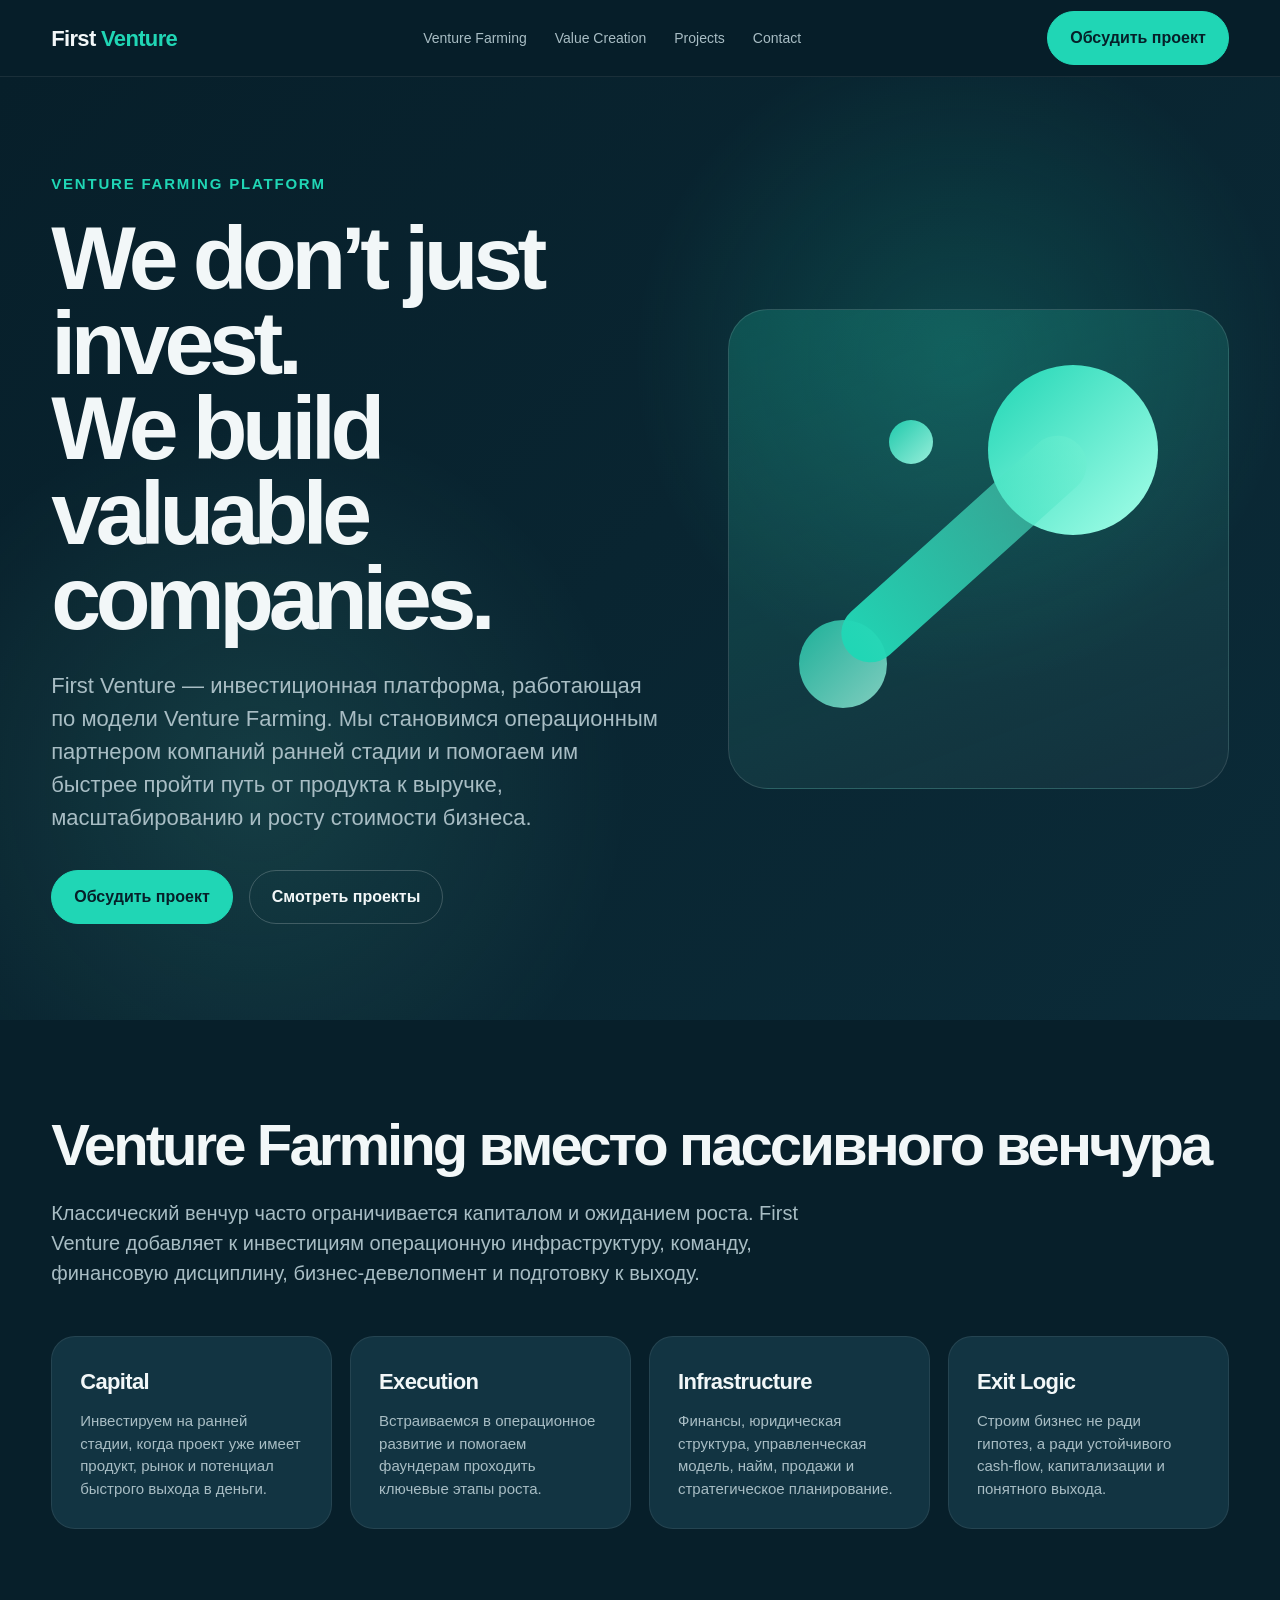
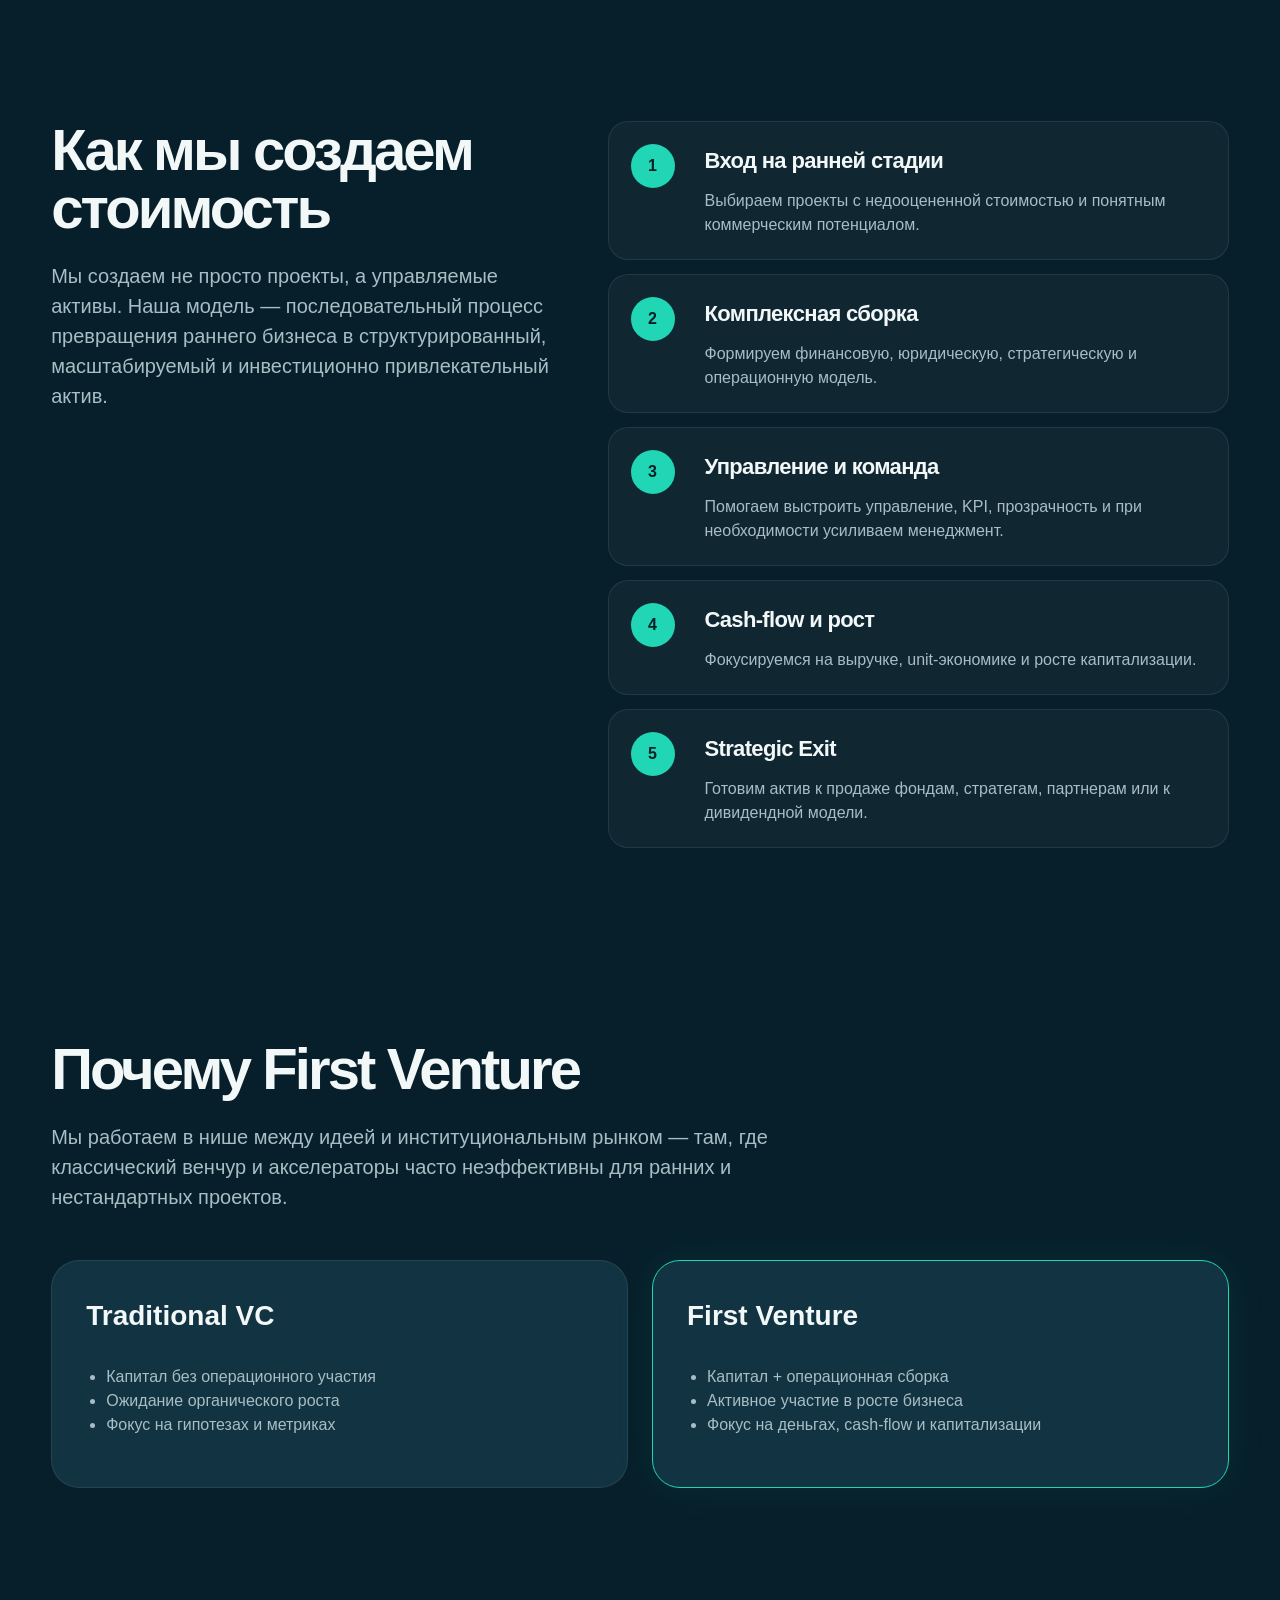
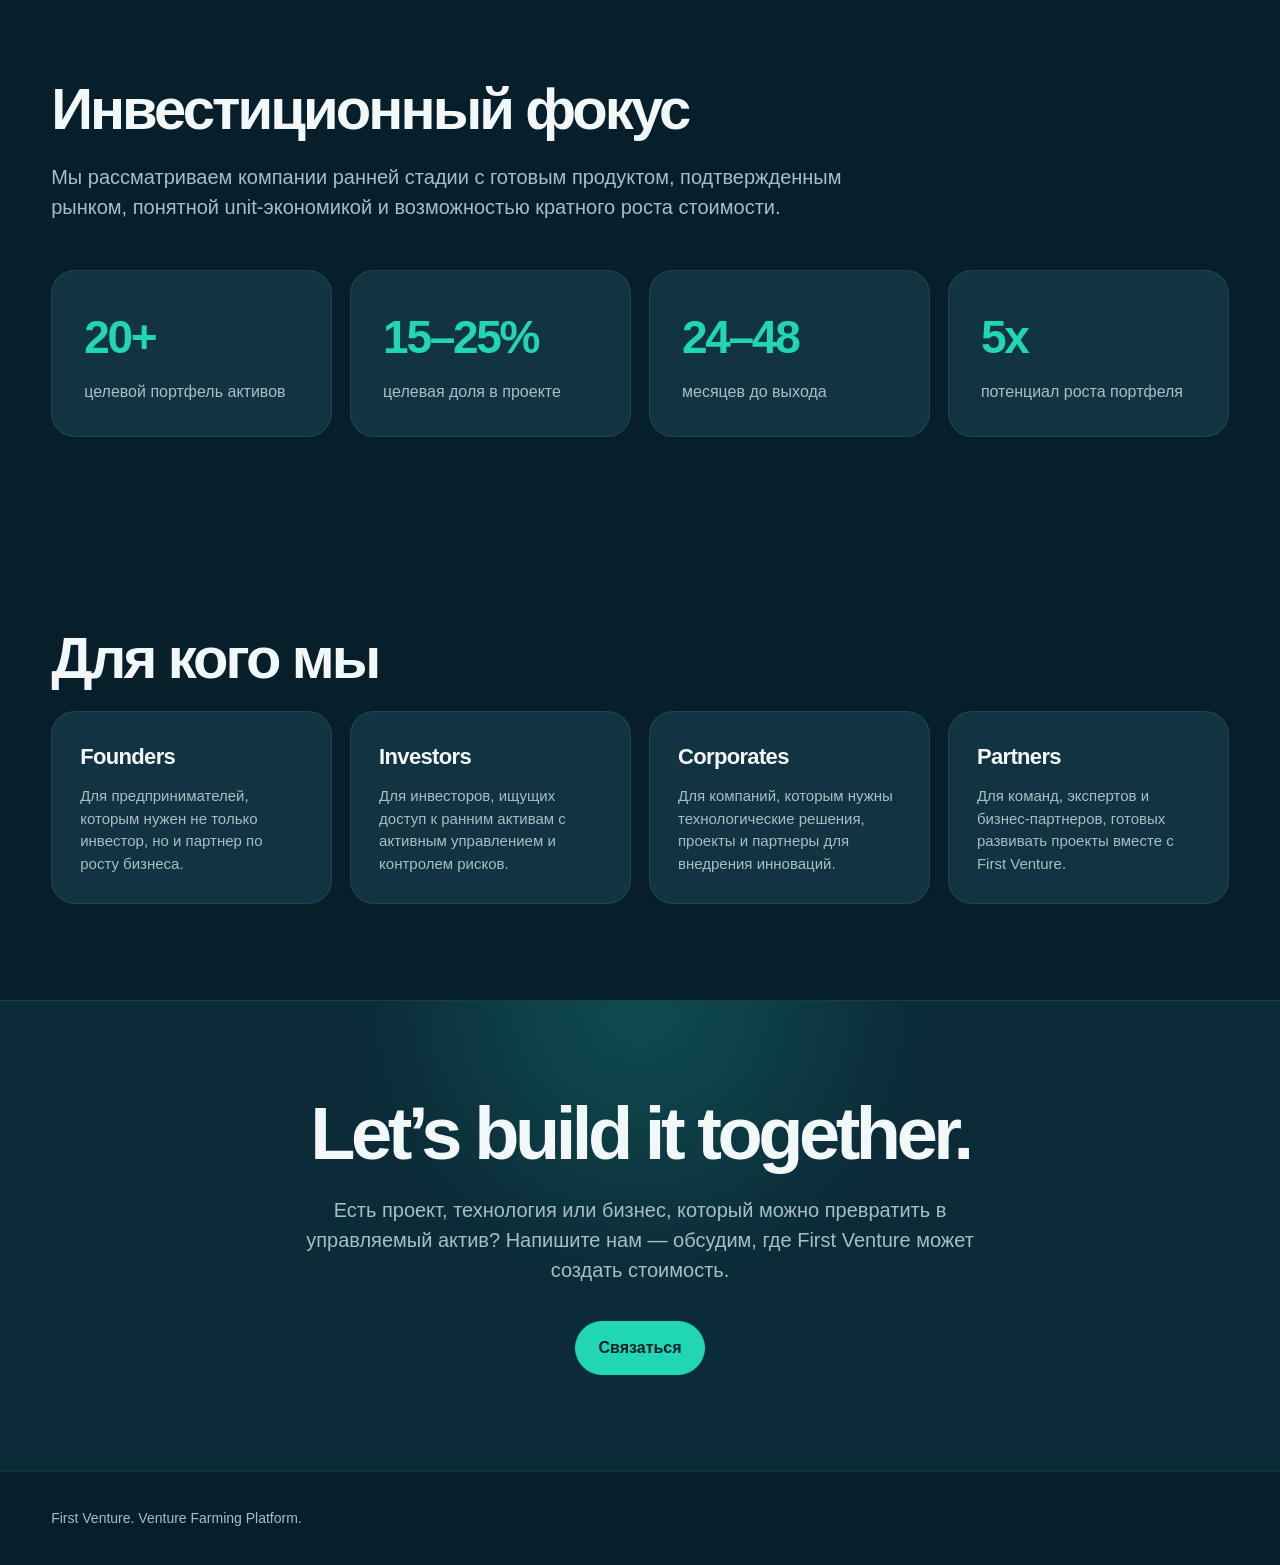
==== index.html @ 0007a48a "11_09.07.2026" ====
<!DOCTYPE html><html lang="ru"><head><meta charset="UTF-8"/><meta name="viewport" content="width=device-width, initial-scale=1.0"/><title>First Venture — Venture Farming</title><link rel="stylesheet" href="assets/css/styles.css"/></head><body>
<header><div class="container nav"><a class="logo" href="index.html">First <span>Venture</span></a><nav class="menu"><a href="#model">Venture Farming</a><a href="#value">Value Creation</a><a href="projects.html">Projects</a><a href="#contact">Contact</a></nav><a href="#contact" class="btn">Обсудить проект</a></div></header>
<main>
<section class="hero"><div class="container hero-grid"><div><div class="eyebrow">Venture Farming Platform</div><h1>We don’t just invest.<br>We build valuable companies.</h1><p>First Venture — инвестиционная платформа, работающая по модели Venture Farming. Мы становимся операционным партнером компаний ранней стадии и помогаем им быстрее пройти путь от продукта к выручке, масштабированию и росту стоимости бизнеса.</p><div class="hero-actions"><a href="#contact" class="btn">Обсудить проект</a><a href="projects.html" class="btn secondary">Смотреть проекты</a></div></div><div class="visual"><div class="orb one"></div><div class="orb two"></div><div class="orb three"></div><div class="bar"></div></div></div></section>
<section id="model"><div class="container"><h2 class="section-title">Venture Farming вместо пассивного венчура</h2><p class="section-lead">Классический венчур часто ограничивается капиталом и ожиданием роста. First Venture добавляет к инвестициям операционную инфраструктуру, команду, финансовую дисциплину, бизнес-девелопмент и подготовку к выходу.</p><div class="cards"><div class="card"><h3>Capital</h3><p>Инвестируем на ранней стадии, когда проект уже имеет продукт, рынок и потенциал быстрого выхода в деньги.</p></div><div class="card"><h3>Execution</h3><p>Встраиваемся в операционное развитие и помогаем фаундерам проходить ключевые этапы роста.</p></div><div class="card"><h3>Infrastructure</h3><p>Финансы, юридическая структура, управленческая модель, найм, продажи и стратегическое планирование.</p></div><div class="card"><h3>Exit Logic</h3><p>Строим бизнес не ради гипотез, а ради устойчивого cash-flow, капитализации и понятного выхода.</p></div></div></div></section>
<section id="value"><div class="container split"><div><h2 class="section-title">Как мы создаем стоимость</h2><p class="section-lead">Мы создаем не просто проекты, а управляемые активы. Наша модель — последовательный процесс превращения раннего бизнеса в структурированный, масштабируемый и инвестиционно привлекательный актив.</p></div><div class="steps"><div class="step"><div class="num">1</div><div><h3>Вход на ранней стадии</h3><p>Выбираем проекты с недооцененной стоимостью и понятным коммерческим потенциалом.</p></div></div><div class="step"><div class="num">2</div><div><h3>Комплексная сборка</h3><p>Формируем финансовую, юридическую, стратегическую и операционную модель.</p></div></div><div class="step"><div class="num">3</div><div><h3>Управление и команда</h3><p>Помогаем выстроить управление, KPI, прозрачность и при необходимости усиливаем менеджмент.</p></div></div><div class="step"><div class="num">4</div><div><h3>Cash-flow и рост</h3><p>Фокусируемся на выручке, unit-экономике и росте капитализации.</p></div></div><div class="step"><div class="num">5</div><div><h3>Strategic Exit</h3><p>Готовим актив к продаже фондам, стратегам, партнерам или к дивидендной модели.</p></div></div></div></div></section>
<section><div class="container"><h2 class="section-title">Почему First Venture</h2><p class="section-lead">Мы работаем в нише между идеей и институциональным рынком — там, где классический венчур и акселераторы часто неэффективны для ранних и нестандартных проектов.</p><div class="compare"><div class="compare-box"><h3>Traditional VC</h3><ul><li>Капитал без операционного участия</li><li>Ожидание органического роста</li><li>Фокус на гипотезах и метриках</li></ul></div><div class="compare-box highlight"><h3>First Venture</h3><ul><li>Капитал + операционная сборка</li><li>Активное участие в росте бизнеса</li><li>Фокус на деньгах, cash-flow и капитализации</li></ul></div></div></div></section>
<section><div class="container"><h2 class="section-title">Инвестиционный фокус</h2><p class="section-lead">Мы рассматриваем компании ранней стадии с готовым продуктом, подтвержденным рынком, понятной unit-экономикой и возможностью кратного роста стоимости.</p><div class="stats"><div class="stat"><strong>20+</strong><span>целевой портфель активов</span></div><div class="stat"><strong>15–25%</strong><span>целевая доля в проекте</span></div><div class="stat"><strong>24–48</strong><span>месяцев до выхода</span></div><div class="stat"><strong>5x</strong><span>потенциал роста портфеля</span></div></div></div></section>
<section><div class="container"><h2 class="section-title">Для кого мы</h2><div class="cards"><div class="card"><h3>Founders</h3><p>Для предпринимателей, которым нужен не только инвестор, но и партнер по росту бизнеса.</p></div><div class="card"><h3>Investors</h3><p>Для инвесторов, ищущих доступ к ранним активам с активным управлением и контролем рисков.</p></div><div class="card"><h3>Corporates</h3><p>Для компаний, которым нужны технологические решения, проекты и партнеры для внедрения инноваций.</p></div><div class="card"><h3>Partners</h3><p>Для команд, экспертов и бизнес-партнеров, готовых развивать проекты вместе с First Venture.</p></div></div></div></section>
<section id="contact" class="cta"><div class="container"><h2>Let’s build it together.</h2><p>Есть проект, технология или бизнес, который можно превратить в управляемый актив? Напишите нам — обсудим, где First Venture может создать стоимость.</p><a href="mailto:alex@impactive-capital.com" class="btn">Связаться</a></div></section>
</main><footer><div class="container">First Venture. Venture Farming Platform.</div></footer></body></html>
---- assets/css/styles.css ----
:root{--bg:#071f2a;--bg2:#0b2b38;--card:#123442;--text:#f2f7f8;--muted:#a8bdc4;--accent:#20d6b5}
*{box-sizing:border-box}html{scroll-behavior:smooth}body{margin:0;font-family:Inter,Arial,sans-serif;background:var(--bg);color:var(--text);line-height:1.5}
a{color:inherit;text-decoration:none}.container{width:min(1180px,92%);margin:0 auto}
header{position:sticky;top:0;z-index:10;background:rgba(7,31,42,.9);backdrop-filter:blur(12px);border-bottom:1px solid rgba(255,255,255,.08)}
.nav{height:76px;display:flex;align-items:center;justify-content:space-between}.logo{font-size:22px;font-weight:700;letter-spacing:-.03em}.logo span{color:var(--accent)}
.menu{display:flex;gap:28px;font-size:14px;color:var(--muted)}.menu a:hover{color:var(--text)}
.btn{display:inline-flex;align-items:center;justify-content:center;padding:14px 22px;border-radius:999px;font-weight:600;border:1px solid var(--accent);background:var(--accent);color:#062029;cursor:pointer;transition:.2s ease}
.btn:hover{transform:translateY(-2px);box-shadow:0 10px 30px rgba(32,214,181,.25)}.btn.secondary{background:transparent;color:var(--text);border-color:rgba(255,255,255,.2)}.btn.small{padding:11px 18px;font-size:14px}
section{padding:96px 0}.hero{min-height:760px;display:flex;align-items:center;background:radial-gradient(circle at 75% 30%,rgba(32,214,181,.18),transparent 28%),radial-gradient(circle at 20% 75%,rgba(111,240,209,.12),transparent 30%),linear-gradient(135deg,#071f2a 0%,#0b2b38 100%);overflow:hidden}
.hero-grid{display:grid;grid-template-columns:1.1fr .9fr;gap:64px;align-items:center}.eyebrow{color:var(--accent);font-size:15px;font-weight:700;text-transform:uppercase;letter-spacing:.12em;margin-bottom:20px}
h1{font-size:clamp(48px,7vw,92px);line-height:.95;margin:0 0 28px;letter-spacing:-.06em}.hero p{font-size:22px;color:var(--muted);max-width:680px;margin:0 0 36px}.hero-actions{display:flex;gap:16px;flex-wrap:wrap}
.visual{position:relative;height:480px;border-radius:40px;background:linear-gradient(160deg,rgba(32,214,181,.22),rgba(255,255,255,.04));border:1px solid rgba(255,255,255,.12);overflow:hidden}.orb{position:absolute;border-radius:999px;background:linear-gradient(135deg,var(--accent),#a7ffe9)}.orb.one{width:170px;height:170px;top:55px;right:70px}.orb.two{width:88px;height:88px;left:70px;bottom:80px;opacity:.75}.orb.three{width:44px;height:44px;left:160px;top:110px;opacity:.9}.bar{position:absolute;height:58px;width:310px;border-radius:999px;background:linear-gradient(90deg,var(--accent),rgba(111,240,209,.45));transform:rotate(-42deg);left:80px;top:210px}
.section-title{font-size:clamp(34px,5vw,58px);line-height:1;letter-spacing:-.05em;margin:0 0 24px}.section-lead{font-size:20px;color:var(--muted);max-width:820px;margin-bottom:48px}
.cards,.stats,.project-grid{display:grid;gap:18px}.cards{grid-template-columns:repeat(4,1fr)}.card,.catalog-card,.compare-box,.stat,.detail-box,.info-card{background:var(--card);border:1px solid rgba(255,255,255,.08);border-radius:24px}.card{padding:28px;min-height:190px}.card h3,.step h3{margin:0 0 12px;font-size:22px;letter-spacing:-.03em}.card p,.catalog-card p{color:var(--muted);margin:0;font-size:15px}
.split{display:grid;grid-template-columns:.9fr 1.1fr;gap:48px;align-items:start}.steps{display:grid;gap:14px}.step{display:grid;grid-template-columns:56px 1fr;gap:18px;align-items:start;padding:22px;background:rgba(255,255,255,.04);border:1px solid rgba(255,255,255,.08);border-radius:20px}.num{width:44px;height:44px;border-radius:50%;background:var(--accent);color:#062029;display:flex;align-items:center;justify-content:center;font-weight:800}.step p{margin:0;color:var(--muted)}
.compare{display:grid;grid-template-columns:1fr 1fr;gap:24px}.compare-box{padding:34px;border-radius:28px}.compare-box h3{margin-top:0;font-size:28px}.compare-box ul{padding-left:20px;color:var(--muted)}.compare-box.highlight{border-color:var(--accent);box-shadow:0 0 40px rgba(32,214,181,.08)}
.stats{grid-template-columns:repeat(4,1fr)}.stat{padding:32px}.stat strong{display:block;font-size:46px;color:var(--accent);letter-spacing:-.05em;margin-bottom:8px}.stat span{color:var(--muted)}
.page-hero{padding:86px 0 48px;background:radial-gradient(circle at 82% 22%,rgba(32,214,181,.16),transparent 27%),linear-gradient(135deg,#071f2a 0%,#061b25 100%)}.projects-page{background:#061b25;min-height:calc(100vh - 76px)}
.filters{display:flex;gap:12px;flex-wrap:wrap;margin-bottom:28px}.filter,.search{border:1px solid rgba(255,255,255,.14);background:rgba(255,255,255,.04);color:var(--text);border-radius:999px;padding:13px 18px;font-size:14px}.search{min-width:280px}
.project-grid{grid-template-columns:repeat(3,1fr)}.catalog-card{padding:28px;border-radius:26px}.catalog-logo,.project-logo-big{background:#e33434;color:white;font-weight:800;display:flex;align-items:center;justify-content:center}.catalog-logo{width:74px;height:74px;border-radius:18px;margin-bottom:22px;font-size:22px}.catalog-card h3{font-size:26px;margin:0 0 12px}.catalog-card p{margin:0 0 20px}.tags{display:flex;gap:8px;flex-wrap:wrap;margin-bottom:22px}.tags span{font-size:12px;color:var(--accent);border:1px solid rgba(32,214,181,.3);padding:6px 10px;border-radius:999px}
.project-hero{padding:86px 0 64px;background:linear-gradient(135deg,#071f2a,#0b2b38)}.project-hero-grid{display:grid;grid-template-columns:1fr .75fr;gap:56px;align-items:center}.project-logo-big{width:116px;height:116px;border-radius:28px;font-size:40px;margin-bottom:26px}.info-card{padding:30px;background:rgba(255,255,255,.05)}.info-card h3{margin:0 0 16px;font-size:26px}.info-card p,.info-card li{color:var(--muted)}.detail-grid{display:grid;grid-template-columns:repeat(2,1fr);gap:20px}.detail-box{padding:26px;border-radius:24px;background:rgba(255,255,255,.04)}.detail-box h4{margin:0 0 8px;color:var(--accent)}.detail-box p,.detail-box li{color:var(--muted)}.back-link{color:var(--accent);display:inline-block;margin-bottom:24px}
.cta{text-align:center;background:radial-gradient(circle at 50% 0%,rgba(32,214,181,.20),transparent 36%),var(--bg2);border-top:1px solid rgba(255,255,255,.08)}.cta h2{font-size:clamp(42px,6vw,74px);line-height:1;margin:0 0 24px;letter-spacing:-.06em}.cta p{max-width:680px;margin:0 auto 36px;color:var(--muted);font-size:20px}
footer{padding:36px 0;border-top:1px solid rgba(255,255,255,.08);color:var(--muted);font-size:14px}
@media(max-width:900px){.menu{display:none}.hero-grid,.split,.compare,.detail-grid,.project-hero-grid{grid-template-columns:1fr}.cards,.stats,.project-grid{grid-template-columns:1fr}.visual{height:340px}section{padding:72px 0}}
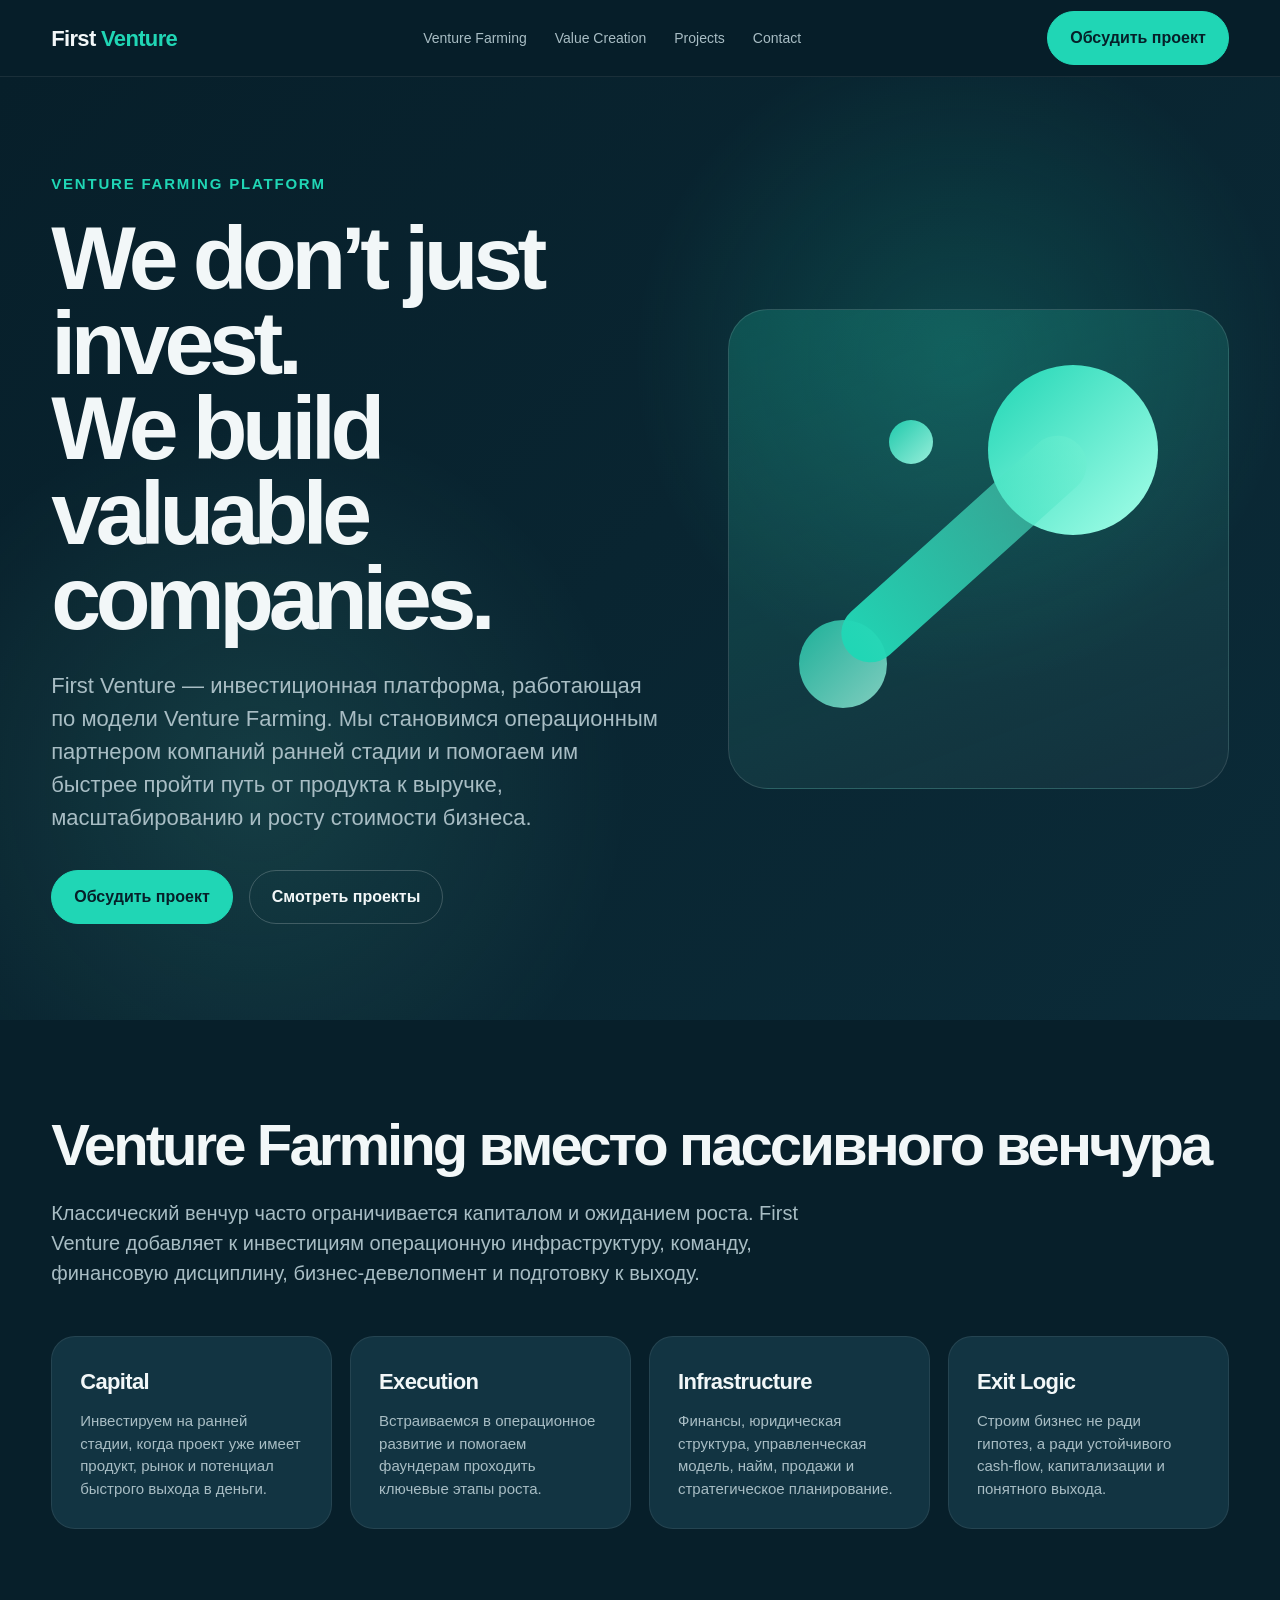
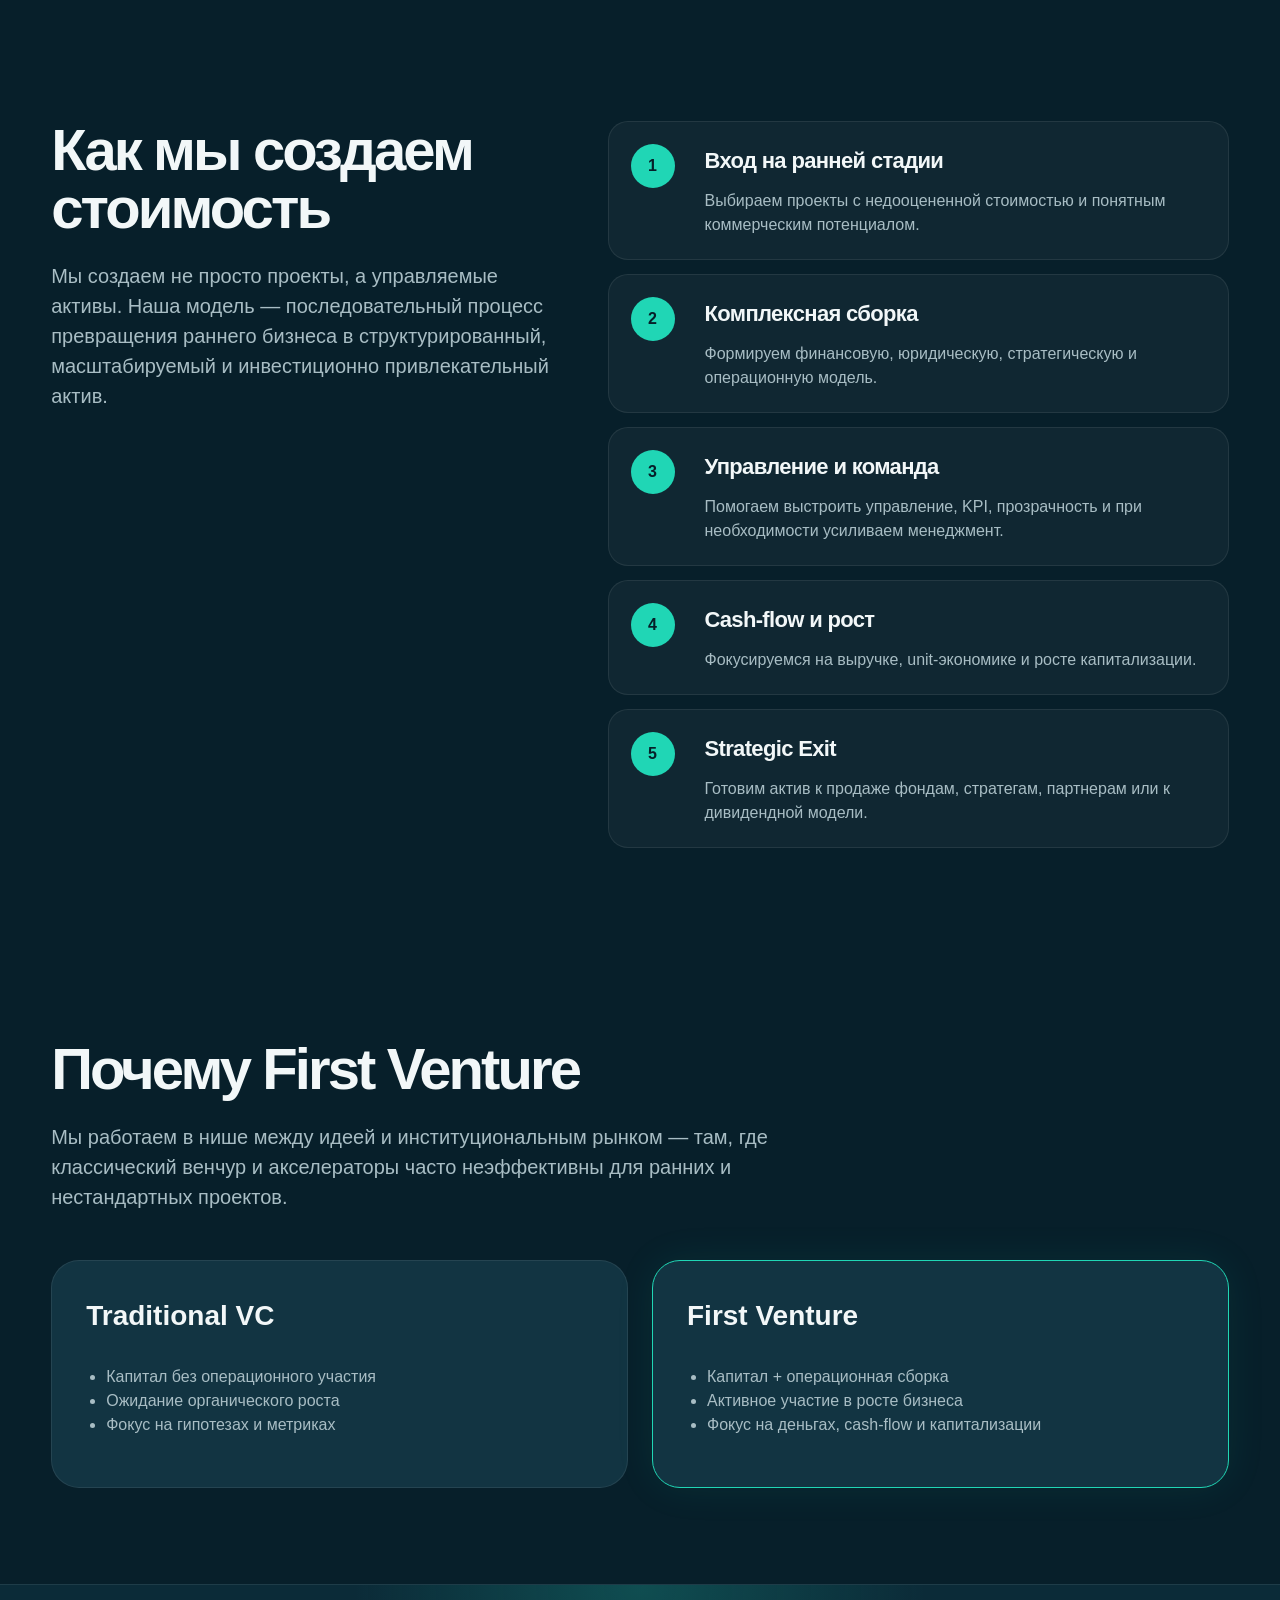
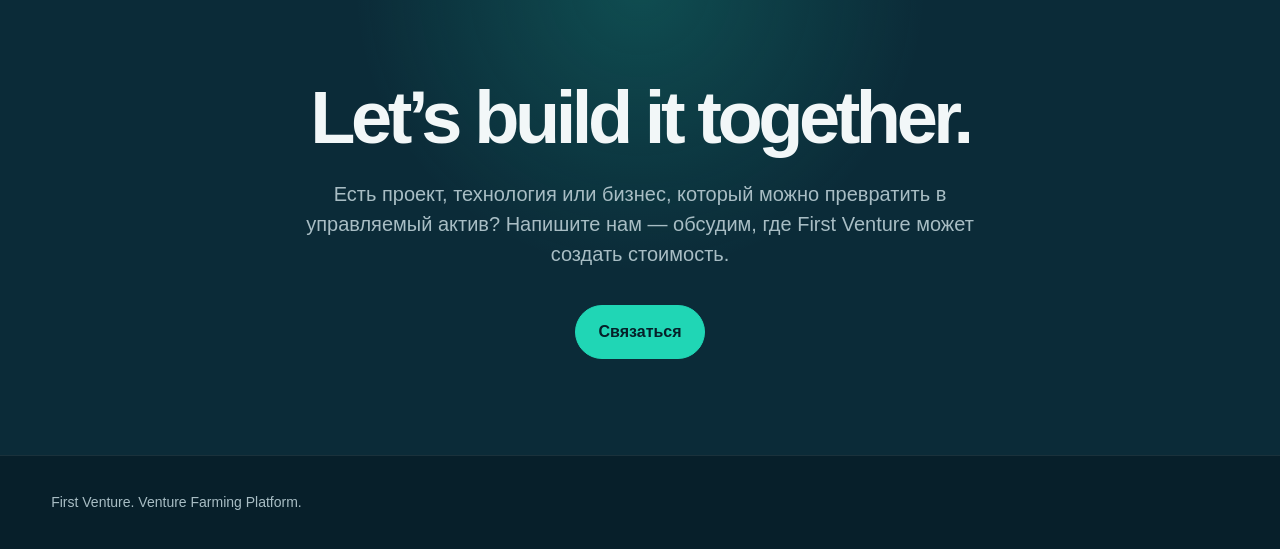
==== commit 38b7bc3f: "Add files via upload" ====
--- a/index.html
+++ b/index.html
@@ -1,11 +1 @@
-<!DOCTYPE html><html lang="ru"><head><meta charset="UTF-8"/><meta name="viewport" content="width=device-width, initial-scale=1.0"/><title>First Venture — Venture Farming</title><link rel="stylesheet" href="assets/css/styles.css"/></head><body>
-<header><div class="container nav"><a class="logo" href="index.html">First <span>Venture</span></a><nav class="menu"><a href="#model">Venture Farming</a><a href="#value">Value Creation</a><a href="projects.html">Projects</a><a href="#contact">Contact</a></nav><a href="#contact" class="btn">Обсудить проект</a></div></header>
-<main>
-<section class="hero"><div class="container hero-grid"><div><div class="eyebrow">Venture Farming Platform</div><h1>We don’t just invest.<br>We build valuable companies.</h1><p>First Venture — инвестиционная платформа, работающая по модели Venture Farming. Мы становимся операционным партнером компаний ранней стадии и помогаем им быстрее пройти путь от продукта к выручке, масштабированию и росту стоимости бизнеса.</p><div class="hero-actions"><a href="#contact" class="btn">Обсудить проект</a><a href="projects.html" class="btn secondary">Смотреть проекты</a></div></div><div class="visual"><div class="orb one"></div><div class="orb two"></div><div class="orb three"></div><div class="bar"></div></div></div></section>
-<section id="model"><div class="container"><h2 class="section-title">Venture Farming вместо пассивного венчура</h2><p class="section-lead">Классический венчур часто ограничивается капиталом и ожиданием роста. First Venture добавляет к инвестициям операционную инфраструктуру, команду, финансовую дисциплину, бизнес-девелопмент и подготовку к выходу.</p><div class="cards"><div class="card"><h3>Capital</h3><p>Инвестируем на ранней стадии, когда проект уже имеет продукт, рынок и потенциал быстрого выхода в деньги.</p></div><div class="card"><h3>Execution</h3><p>Встраиваемся в операционное развитие и помогаем фаундерам проходить ключевые этапы роста.</p></div><div class="card"><h3>Infrastructure</h3><p>Финансы, юридическая структура, управленческая модель, найм, продажи и стратегическое планирование.</p></div><div class="card"><h3>Exit Logic</h3><p>Строим бизнес не ради гипотез, а ради устойчивого cash-flow, капитализации и понятного выхода.</p></div></div></div></section>
-<section id="value"><div class="container split"><div><h2 class="section-title">Как мы создаем стоимость</h2><p class="section-lead">Мы создаем не просто проекты, а управляемые активы. Наша модель — последовательный процесс превращения раннего бизнеса в структурированный, масштабируемый и инвестиционно привлекательный актив.</p></div><div class="steps"><div class="step"><div class="num">1</div><div><h3>Вход на ранней стадии</h3><p>Выбираем проекты с недооцененной стоимостью и понятным коммерческим потенциалом.</p></div></div><div class="step"><div class="num">2</div><div><h3>Комплексная сборка</h3><p>Формируем финансовую, юридическую, стратегическую и операционную модель.</p></div></div><div class="step"><div class="num">3</div><div><h3>Управление и команда</h3><p>Помогаем выстроить управление, KPI, прозрачность и при необходимости усиливаем менеджмент.</p></div></div><div class="step"><div class="num">4</div><div><h3>Cash-flow и рост</h3><p>Фокусируемся на выручке, unit-экономике и росте капитализации.</p></div></div><div class="step"><div class="num">5</div><div><h3>Strategic Exit</h3><p>Готовим актив к продаже фондам, стратегам, партнерам или к дивидендной модели.</p></div></div></div></div></section>
-<section><div class="container"><h2 class="section-title">Почему First Venture</h2><p class="section-lead">Мы работаем в нише между идеей и институциональным рынком — там, где классический венчур и акселераторы часто неэффективны для ранних и нестандартных проектов.</p><div class="compare"><div class="compare-box"><h3>Traditional VC</h3><ul><li>Капитал без операционного участия</li><li>Ожидание органического роста</li><li>Фокус на гипотезах и метриках</li></ul></div><div class="compare-box highlight"><h3>First Venture</h3><ul><li>Капитал + операционная сборка</li><li>Активное участие в росте бизнеса</li><li>Фокус на деньгах, cash-flow и капитализации</li></ul></div></div></div></section>
-<section><div class="container"><h2 class="section-title">Инвестиционный фокус</h2><p class="section-lead">Мы рассматриваем компании ранней стадии с готовым продуктом, подтвержденным рынком, понятной unit-экономикой и возможностью кратного роста стоимости.</p><div class="stats"><div class="stat"><strong>20+</strong><span>целевой портфель активов</span></div><div class="stat"><strong>15–25%</strong><span>целевая доля в проекте</span></div><div class="stat"><strong>24–48</strong><span>месяцев до выхода</span></div><div class="stat"><strong>5x</strong><span>потенциал роста портфеля</span></div></div></div></section>
-<section><div class="container"><h2 class="section-title">Для кого мы</h2><div class="cards"><div class="card"><h3>Founders</h3><p>Для предпринимателей, которым нужен не только инвестор, но и партнер по росту бизнеса.</p></div><div class="card"><h3>Investors</h3><p>Для инвесторов, ищущих доступ к ранним активам с активным управлением и контролем рисков.</p></div><div class="card"><h3>Corporates</h3><p>Для компаний, которым нужны технологические решения, проекты и партнеры для внедрения инноваций.</p></div><div class="card"><h3>Partners</h3><p>Для команд, экспертов и бизнес-партнеров, готовых развивать проекты вместе с First Venture.</p></div></div></div></section>
-<section id="contact" class="cta"><div class="container"><h2>Let’s build it together.</h2><p>Есть проект, технология или бизнес, который можно превратить в управляемый актив? Напишите нам — обсудим, где First Venture может создать стоимость.</p><a href="mailto:alex@impactive-capital.com" class="btn">Связаться</a></div></section>
-</main><footer><div class="container">First Venture. Venture Farming Platform.</div></footer></body></html>+<!DOCTYPE html><html lang="ru"><head><meta charset="UTF-8"/><meta name="viewport" content="width=device-width, initial-scale=1.0"/><title>First Venture — Venture Farming</title><link rel="stylesheet" href="assets/css/styles.css"/></head><body><header><div class="container nav"><a class="logo" href="index.html">First <span>Venture</span></a><nav class="menu"><a href="#model">Venture Farming</a><a href="#value">Value Creation</a><a href="projects.html">Projects</a><a href="#contact">Contact</a></nav><a href="#contact" class="btn">Обсудить проект</a></div></header><main><section class="hero"><div class="container hero-grid"><div><div class="eyebrow">Venture Farming Platform</div><h1>We don’t just invest.<br>We build valuable companies.</h1><p>First Venture — инвестиционная платформа, работающая по модели Venture Farming. Мы становимся операционным партнером компаний ранней стадии и помогаем им быстрее пройти путь от продукта к выручке, масштабированию и росту стоимости бизнеса.</p><div class="hero-actions"><a href="#contact" class="btn">Обсудить проект</a><a href="projects.html" class="btn secondary">Смотреть проекты</a></div></div><div class="visual"><div class="orb one"></div><div class="orb two"></div><div class="orb three"></div><div class="bar"></div></div></div></section><section id="model"><div class="container"><h2 class="section-title">Venture Farming вместо пассивного венчура</h2><p class="section-lead">Классический венчур часто ограничивается капиталом и ожиданием роста. First Venture добавляет к инвестициям операционную инфраструктуру, команду, финансовую дисциплину, бизнес-девелопмент и подготовку к выходу.</p><div class="cards"><div class="card"><h3>Capital</h3><p>Инвестируем на ранней стадии, когда проект уже имеет продукт, рынок и потенциал быстрого выхода в деньги.</p></div><div class="card"><h3>Execution</h3><p>Встраиваемся в операционное развитие и помогаем фаундерам проходить ключевые этапы роста.</p></div><div class="card"><h3>Infrastructure</h3><p>Финансы, юридическая структура, управленческая модель, найм, продажи и стратегическое планирование.</p></div><div class="card"><h3>Exit Logic</h3><p>Строим бизнес не ради гипотез, а ради устойчивого cash-flow, капитализации и понятного выхода.</p></div></div></div></section><section id="value"><div class="container split"><div><h2 class="section-title">Как мы создаем стоимость</h2><p class="section-lead">Мы создаем не просто проекты, а управляемые активы. Наша модель — последовательный процесс превращения раннего бизнеса в структурированный, масштабируемый и инвестиционно привлекательный актив.</p></div><div class="steps"><div class="step"><div class="num">1</div><div><h3>Вход на ранней стадии</h3><p>Выбираем проекты с недооцененной стоимостью и понятным коммерческим потенциалом.</p></div></div><div class="step"><div class="num">2</div><div><h3>Комплексная сборка</h3><p>Формируем финансовую, юридическую, стратегическую и операционную модель.</p></div></div><div class="step"><div class="num">3</div><div><h3>Управление и команда</h3><p>Помогаем выстроить управление, KPI, прозрачность и при необходимости усиливаем менеджмент.</p></div></div><div class="step"><div class="num">4</div><div><h3>Cash-flow и рост</h3><p>Фокусируемся на выручке, unit-экономике и росте капитализации.</p></div></div><div class="step"><div class="num">5</div><div><h3>Strategic Exit</h3><p>Готовим актив к продаже фондам, стратегам, партнерам или к дивидендной модели.</p></div></div></div></div></section><section><div class="container"><h2 class="section-title">Почему First Venture</h2><p class="section-lead">Мы работаем в нише между идеей и институциональным рынком — там, где классический венчур и акселераторы часто неэффективны для ранних и нестандартных проектов.</p><div class="compare"><div class="compare-box"><h3>Traditional VC</h3><ul><li>Капитал без операционного участия</li><li>Ожидание органического роста</li><li>Фокус на гипотезах и метриках</li></ul></div><div class="compare-box highlight"><h3>First Venture</h3><ul><li>Капитал + операционная сборка</li><li>Активное участие в росте бизнеса</li><li>Фокус на деньгах, cash-flow и капитализации</li></ul></div></div></div></section><section id="contact" class="cta"><div class="container"><h2>Let’s build it together.</h2><p>Есть проект, технология или бизнес, который можно превратить в управляемый актив? Напишите нам — обсудим, где First Venture может создать стоимость.</p><a href="mailto:alex@impactive-capital.com" class="btn">Связаться</a></div></section></main><footer><div class="container">First Venture. Venture Farming Platform.</div></footer></body></html>
--- a/assets/css/styles.css
+++ b/assets/css/styles.css
@@ -1,24 +1,13 @@
+
 :root{--bg:#071f2a;--bg2:#0b2b38;--card:#123442;--text:#f2f7f8;--muted:#a8bdc4;--accent:#20d6b5}
 *{box-sizing:border-box}html{scroll-behavior:smooth}body{margin:0;font-family:Inter,Arial,sans-serif;background:var(--bg);color:var(--text);line-height:1.5}
-a{color:inherit;text-decoration:none}.container{width:min(1180px,92%);margin:0 auto}
-header{position:sticky;top:0;z-index:10;background:rgba(7,31,42,.9);backdrop-filter:blur(12px);border-bottom:1px solid rgba(255,255,255,.08)}
-.nav{height:76px;display:flex;align-items:center;justify-content:space-between}.logo{font-size:22px;font-weight:700;letter-spacing:-.03em}.logo span{color:var(--accent)}
-.menu{display:flex;gap:28px;font-size:14px;color:var(--muted)}.menu a:hover{color:var(--text)}
-.btn{display:inline-flex;align-items:center;justify-content:center;padding:14px 22px;border-radius:999px;font-weight:600;border:1px solid var(--accent);background:var(--accent);color:#062029;cursor:pointer;transition:.2s ease}
-.btn:hover{transform:translateY(-2px);box-shadow:0 10px 30px rgba(32,214,181,.25)}.btn.secondary{background:transparent;color:var(--text);border-color:rgba(255,255,255,.2)}.btn.small{padding:11px 18px;font-size:14px}
-section{padding:96px 0}.hero{min-height:760px;display:flex;align-items:center;background:radial-gradient(circle at 75% 30%,rgba(32,214,181,.18),transparent 28%),radial-gradient(circle at 20% 75%,rgba(111,240,209,.12),transparent 30%),linear-gradient(135deg,#071f2a 0%,#0b2b38 100%);overflow:hidden}
-.hero-grid{display:grid;grid-template-columns:1.1fr .9fr;gap:64px;align-items:center}.eyebrow{color:var(--accent);font-size:15px;font-weight:700;text-transform:uppercase;letter-spacing:.12em;margin-bottom:20px}
-h1{font-size:clamp(48px,7vw,92px);line-height:.95;margin:0 0 28px;letter-spacing:-.06em}.hero p{font-size:22px;color:var(--muted);max-width:680px;margin:0 0 36px}.hero-actions{display:flex;gap:16px;flex-wrap:wrap}
-.visual{position:relative;height:480px;border-radius:40px;background:linear-gradient(160deg,rgba(32,214,181,.22),rgba(255,255,255,.04));border:1px solid rgba(255,255,255,.12);overflow:hidden}.orb{position:absolute;border-radius:999px;background:linear-gradient(135deg,var(--accent),#a7ffe9)}.orb.one{width:170px;height:170px;top:55px;right:70px}.orb.two{width:88px;height:88px;left:70px;bottom:80px;opacity:.75}.orb.three{width:44px;height:44px;left:160px;top:110px;opacity:.9}.bar{position:absolute;height:58px;width:310px;border-radius:999px;background:linear-gradient(90deg,var(--accent),rgba(111,240,209,.45));transform:rotate(-42deg);left:80px;top:210px}
-.section-title{font-size:clamp(34px,5vw,58px);line-height:1;letter-spacing:-.05em;margin:0 0 24px}.section-lead{font-size:20px;color:var(--muted);max-width:820px;margin-bottom:48px}
-.cards,.stats,.project-grid{display:grid;gap:18px}.cards{grid-template-columns:repeat(4,1fr)}.card,.catalog-card,.compare-box,.stat,.detail-box,.info-card{background:var(--card);border:1px solid rgba(255,255,255,.08);border-radius:24px}.card{padding:28px;min-height:190px}.card h3,.step h3{margin:0 0 12px;font-size:22px;letter-spacing:-.03em}.card p,.catalog-card p{color:var(--muted);margin:0;font-size:15px}
-.split{display:grid;grid-template-columns:.9fr 1.1fr;gap:48px;align-items:start}.steps{display:grid;gap:14px}.step{display:grid;grid-template-columns:56px 1fr;gap:18px;align-items:start;padding:22px;background:rgba(255,255,255,.04);border:1px solid rgba(255,255,255,.08);border-radius:20px}.num{width:44px;height:44px;border-radius:50%;background:var(--accent);color:#062029;display:flex;align-items:center;justify-content:center;font-weight:800}.step p{margin:0;color:var(--muted)}
-.compare{display:grid;grid-template-columns:1fr 1fr;gap:24px}.compare-box{padding:34px;border-radius:28px}.compare-box h3{margin-top:0;font-size:28px}.compare-box ul{padding-left:20px;color:var(--muted)}.compare-box.highlight{border-color:var(--accent);box-shadow:0 0 40px rgba(32,214,181,.08)}
-.stats{grid-template-columns:repeat(4,1fr)}.stat{padding:32px}.stat strong{display:block;font-size:46px;color:var(--accent);letter-spacing:-.05em;margin-bottom:8px}.stat span{color:var(--muted)}
-.page-hero{padding:86px 0 48px;background:radial-gradient(circle at 82% 22%,rgba(32,214,181,.16),transparent 27%),linear-gradient(135deg,#071f2a 0%,#061b25 100%)}.projects-page{background:#061b25;min-height:calc(100vh - 76px)}
-.filters{display:flex;gap:12px;flex-wrap:wrap;margin-bottom:28px}.filter,.search{border:1px solid rgba(255,255,255,.14);background:rgba(255,255,255,.04);color:var(--text);border-radius:999px;padding:13px 18px;font-size:14px}.search{min-width:280px}
-.project-grid{grid-template-columns:repeat(3,1fr)}.catalog-card{padding:28px;border-radius:26px}.catalog-logo,.project-logo-big{background:#e33434;color:white;font-weight:800;display:flex;align-items:center;justify-content:center}.catalog-logo{width:74px;height:74px;border-radius:18px;margin-bottom:22px;font-size:22px}.catalog-card h3{font-size:26px;margin:0 0 12px}.catalog-card p{margin:0 0 20px}.tags{display:flex;gap:8px;flex-wrap:wrap;margin-bottom:22px}.tags span{font-size:12px;color:var(--accent);border:1px solid rgba(32,214,181,.3);padding:6px 10px;border-radius:999px}
-.project-hero{padding:86px 0 64px;background:linear-gradient(135deg,#071f2a,#0b2b38)}.project-hero-grid{display:grid;grid-template-columns:1fr .75fr;gap:56px;align-items:center}.project-logo-big{width:116px;height:116px;border-radius:28px;font-size:40px;margin-bottom:26px}.info-card{padding:30px;background:rgba(255,255,255,.05)}.info-card h3{margin:0 0 16px;font-size:26px}.info-card p,.info-card li{color:var(--muted)}.detail-grid{display:grid;grid-template-columns:repeat(2,1fr);gap:20px}.detail-box{padding:26px;border-radius:24px;background:rgba(255,255,255,.04)}.detail-box h4{margin:0 0 8px;color:var(--accent)}.detail-box p,.detail-box li{color:var(--muted)}.back-link{color:var(--accent);display:inline-block;margin-bottom:24px}
-.cta{text-align:center;background:radial-gradient(circle at 50% 0%,rgba(32,214,181,.20),transparent 36%),var(--bg2);border-top:1px solid rgba(255,255,255,.08)}.cta h2{font-size:clamp(42px,6vw,74px);line-height:1;margin:0 0 24px;letter-spacing:-.06em}.cta p{max-width:680px;margin:0 auto 36px;color:var(--muted);font-size:20px}
-footer{padding:36px 0;border-top:1px solid rgba(255,255,255,.08);color:var(--muted);font-size:14px}
-@media(max-width:900px){.menu{display:none}.hero-grid,.split,.compare,.detail-grid,.project-hero-grid{grid-template-columns:1fr}.cards,.stats,.project-grid{grid-template-columns:1fr}.visual{height:340px}section{padding:72px 0}}+a{color:inherit;text-decoration:none}.container{width:min(1180px,92%);margin:0 auto}header{position:sticky;top:0;z-index:10;background:rgba(7,31,42,.9);backdrop-filter:blur(12px);border-bottom:1px solid rgba(255,255,255,.08)}
+.nav{height:76px;display:flex;align-items:center;justify-content:space-between}.logo{font-size:22px;font-weight:700;letter-spacing:-.03em}.logo span{color:var(--accent)}.menu{display:flex;gap:28px;font-size:14px;color:var(--muted)}.menu a:hover{color:var(--text)}
+.btn{display:inline-flex;align-items:center;justify-content:center;padding:14px 22px;border-radius:999px;font-weight:600;border:1px solid var(--accent);background:var(--accent);color:#062029;cursor:pointer;transition:.2s ease}.btn:hover{transform:translateY(-2px);box-shadow:0 10px 30px rgba(32,214,181,.25)}.btn.secondary{background:transparent;color:var(--text);border-color:rgba(255,255,255,.2)}.btn.small{padding:11px 18px;font-size:14px}
+section{padding:96px 0}.hero{min-height:760px;display:flex;align-items:center;background:radial-gradient(circle at 75% 30%,rgba(32,214,181,.18),transparent 28%),radial-gradient(circle at 20% 75%,rgba(111,240,209,.12),transparent 30%),linear-gradient(135deg,#071f2a 0%,#0b2b38 100%);overflow:hidden}.hero-grid{display:grid;grid-template-columns:1.1fr .9fr;gap:64px;align-items:center}.eyebrow{color:var(--accent);font-size:15px;font-weight:700;text-transform:uppercase;letter-spacing:.12em;margin-bottom:20px}h1{font-size:clamp(48px,7vw,92px);line-height:.95;margin:0 0 28px;letter-spacing:-.06em}.hero p{font-size:22px;color:var(--muted);max-width:680px;margin:0 0 36px}.hero-actions{display:flex;gap:16px;flex-wrap:wrap}.visual{position:relative;height:480px;border-radius:40px;background:linear-gradient(160deg,rgba(32,214,181,.22),rgba(255,255,255,.04));border:1px solid rgba(255,255,255,.12);overflow:hidden}.orb{position:absolute;border-radius:999px;background:linear-gradient(135deg,var(--accent),#a7ffe9)}.orb.one{width:170px;height:170px;top:55px;right:70px}.orb.two{width:88px;height:88px;left:70px;bottom:80px;opacity:.75}.orb.three{width:44px;height:44px;left:160px;top:110px;opacity:.9}.bar{position:absolute;height:58px;width:310px;border-radius:999px;background:linear-gradient(90deg,var(--accent),rgba(111,240,209,.45));transform:rotate(-42deg);left:80px;top:210px}.section-title{font-size:clamp(34px,5vw,58px);line-height:1;letter-spacing:-.05em;margin:0 0 24px}.section-lead{font-size:20px;color:var(--muted);max-width:820px;margin-bottom:48px}.cards,.stats,.project-grid{display:grid;gap:18px}.cards{grid-template-columns:repeat(4,1fr)}.card,.catalog-card,.compare-box,.stat,.detail-box,.info-card{background:var(--card);border:1px solid rgba(255,255,255,.08);border-radius:24px}.card{padding:28px;min-height:190px}.card h3,.step h3{margin:0 0 12px;font-size:22px;letter-spacing:-.03em}.card p,.catalog-card p{color:var(--muted);margin:0;font-size:15px}.split{display:grid;grid-template-columns:.9fr 1.1fr;gap:48px;align-items:start}.steps{display:grid;gap:14px}.step{display:grid;grid-template-columns:56px 1fr;gap:18px;align-items:start;padding:22px;background:rgba(255,255,255,.04);border:1px solid rgba(255,255,255,.08);border-radius:20px}.num{width:44px;height:44px;border-radius:50%;background:var(--accent);color:#062029;display:flex;align-items:center;justify-content:center;font-weight:800}.step p{margin:0;color:var(--muted)}.compare{display:grid;grid-template-columns:1fr 1fr;gap:24px}.compare-box{padding:34px;border-radius:28px}.compare-box h3{margin-top:0;font-size:28px}.compare-box ul{padding-left:20px;color:var(--muted)}.compare-box.highlight{border-color:var(--accent);box-shadow:0 0 40px rgba(32,214,181,.08)}.stats{grid-template-columns:repeat(4,1fr)}.stat{padding:32px}.stat strong{display:block;font-size:46px;color:var(--accent);letter-spacing:-.05em;margin-bottom:8px}.stat span{color:var(--muted)}.page-hero{padding:86px 0 48px;background:radial-gradient(circle at 82% 22%,rgba(32,214,181,.16),transparent 27%),linear-gradient(135deg,#071f2a 0%,#061b25 100%)}.projects-page{background:#061b25;min-height:calc(100vh - 76px)}.filters{display:flex;gap:12px;flex-wrap:wrap;margin-bottom:28px}.filter,.search{border:1px solid rgba(255,255,255,.14);background:rgba(255,255,255,.04);color:var(--text);border-radius:999px;padding:13px 18px;font-size:14px}.search{min-width:280px}.project-grid{grid-template-columns:repeat(3,1fr)}.catalog-card{padding:28px;border-radius:26px}.catalog-logo,.project-logo-big{background:#e33434;color:white;font-weight:800;display:flex;align-items:center;justify-content:center}.catalog-logo{width:74px;height:74px;border-radius:18px;margin-bottom:22px;font-size:22px}.catalog-card h3{font-size:26px;margin:0 0 12px}.catalog-card p{margin:0 0 20px}.tags{display:flex;gap:8px;flex-wrap:wrap;margin-bottom:22px}.tags span{font-size:12px;color:var(--accent);border:1px solid rgba(32,214,181,.3);padding:6px 10px;border-radius:999px}.project-hero{padding:86px 0 64px;background:linear-gradient(135deg,#071f2a,#0b2b38)}.project-hero-grid{display:grid;grid-template-columns:1fr .75fr;gap:56px;align-items:center}.project-logo-big{width:116px;height:116px;border-radius:28px;font-size:40px;margin-bottom:26px}.info-card{padding:30px;background:rgba(255,255,255,.05)}.info-card h3{margin:0 0 16px;font-size:26px}.info-card p,.info-card li{color:var(--muted)}.detail-grid{display:grid;grid-template-columns:repeat(2,1fr);gap:20px}.detail-box{padding:26px;border-radius:24px;background:rgba(255,255,255,.04)}.detail-box h4{margin:0 0 8px;color:var(--accent)}.detail-box p,.detail-box li{color:var(--muted)}.back-link{color:var(--accent);display:inline-block;margin-bottom:24px}.cta{text-align:center;background:radial-gradient(circle at 50% 0%,rgba(32,214,181,.20),transparent 36%),var(--bg2);border-top:1px solid rgba(255,255,255,.08)}.cta h2{font-size:clamp(42px,6vw,74px);line-height:1;margin:0 0 24px;letter-spacing:-.06em}.cta p{max-width:680px;margin:0 auto 36px;color:var(--muted);font-size:20px}footer{padding:36px 0;border-top:1px solid rgba(255,255,255,.08);color:var(--muted);font-size:14px}@media(max-width:900px){.menu{display:none}.hero-grid,.split,.compare,.detail-grid,.project-hero-grid{grid-template-columns:1fr}.cards,.stats,.project-grid{grid-template-columns:1fr}.visual{height:340px}section{padding:72px 0}}
+
+/* Equal-height project cards */
+.project-grid{align-items:stretch}
+.catalog-card{display:flex;flex-direction:column;height:100%}
+.catalog-card .tags{margin-bottom:22px}
+.catalog-card .btn{margin-top:auto;align-self:flex-start}
